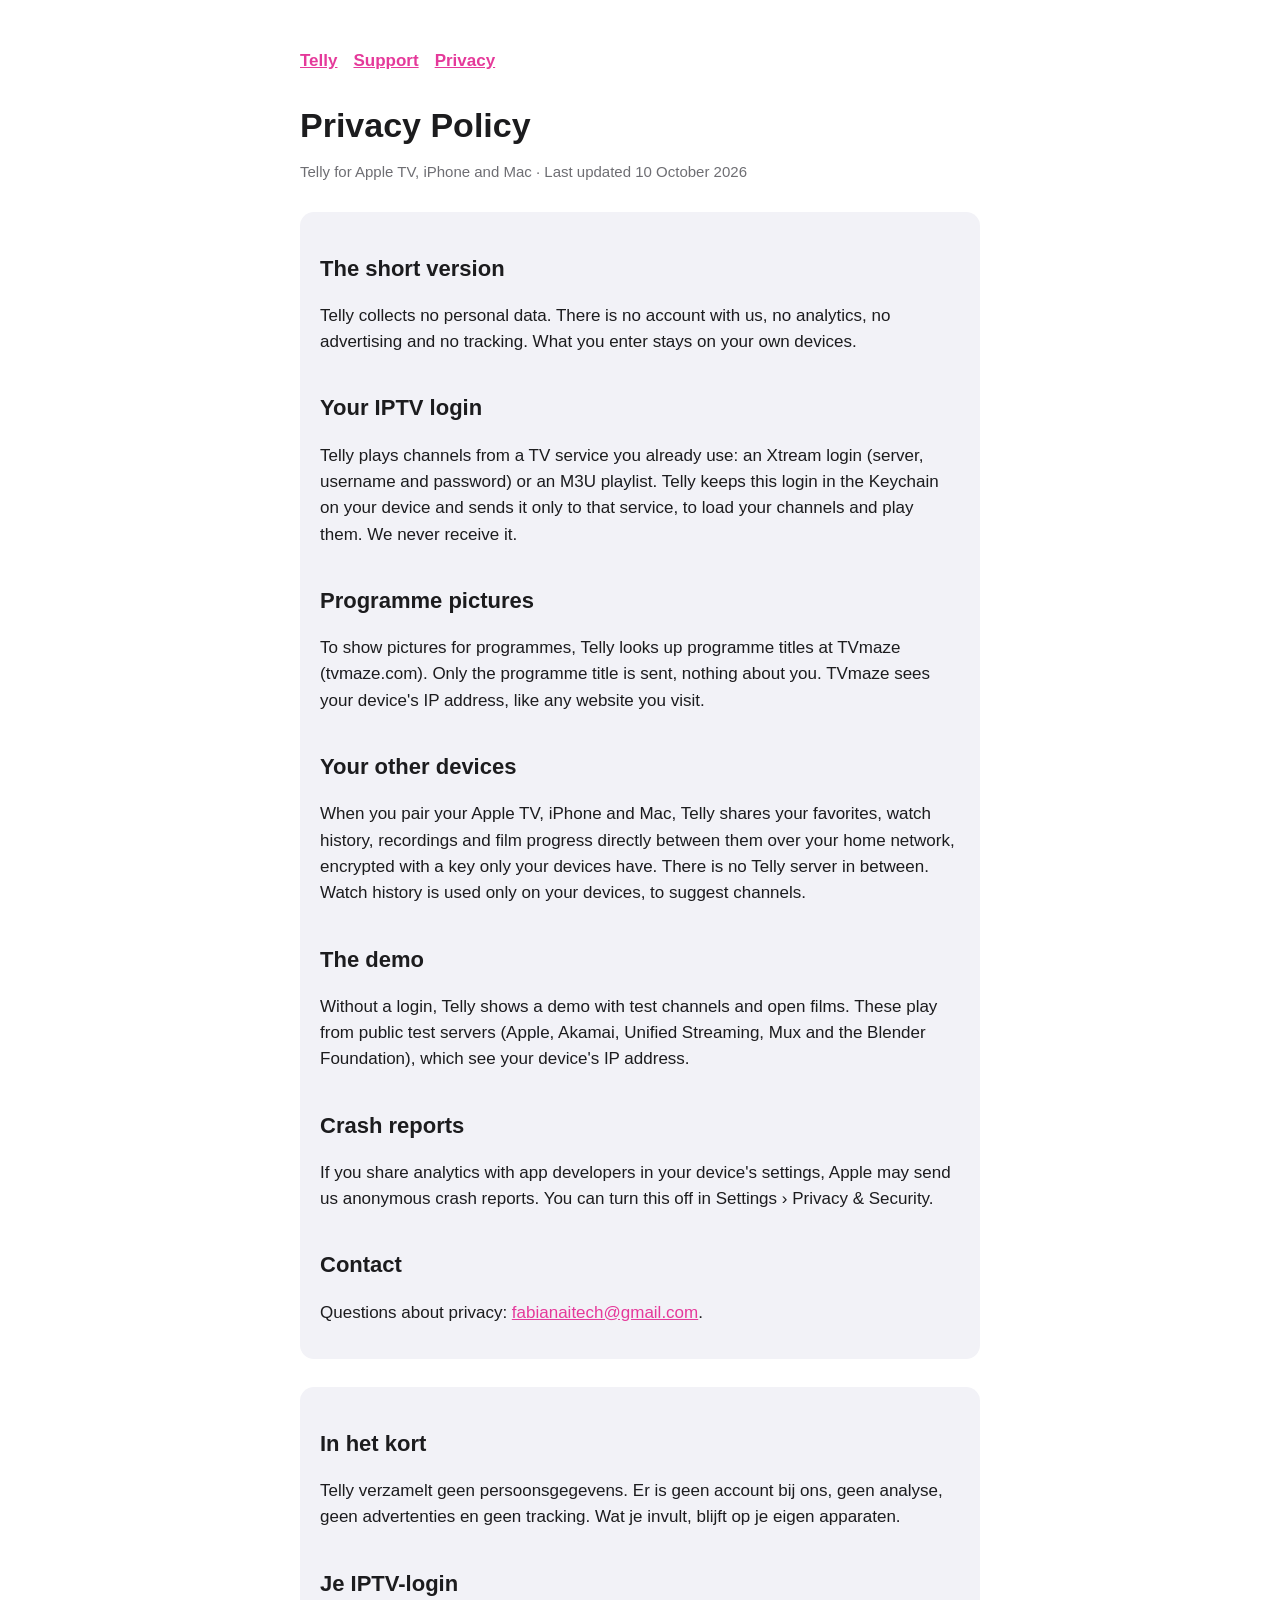
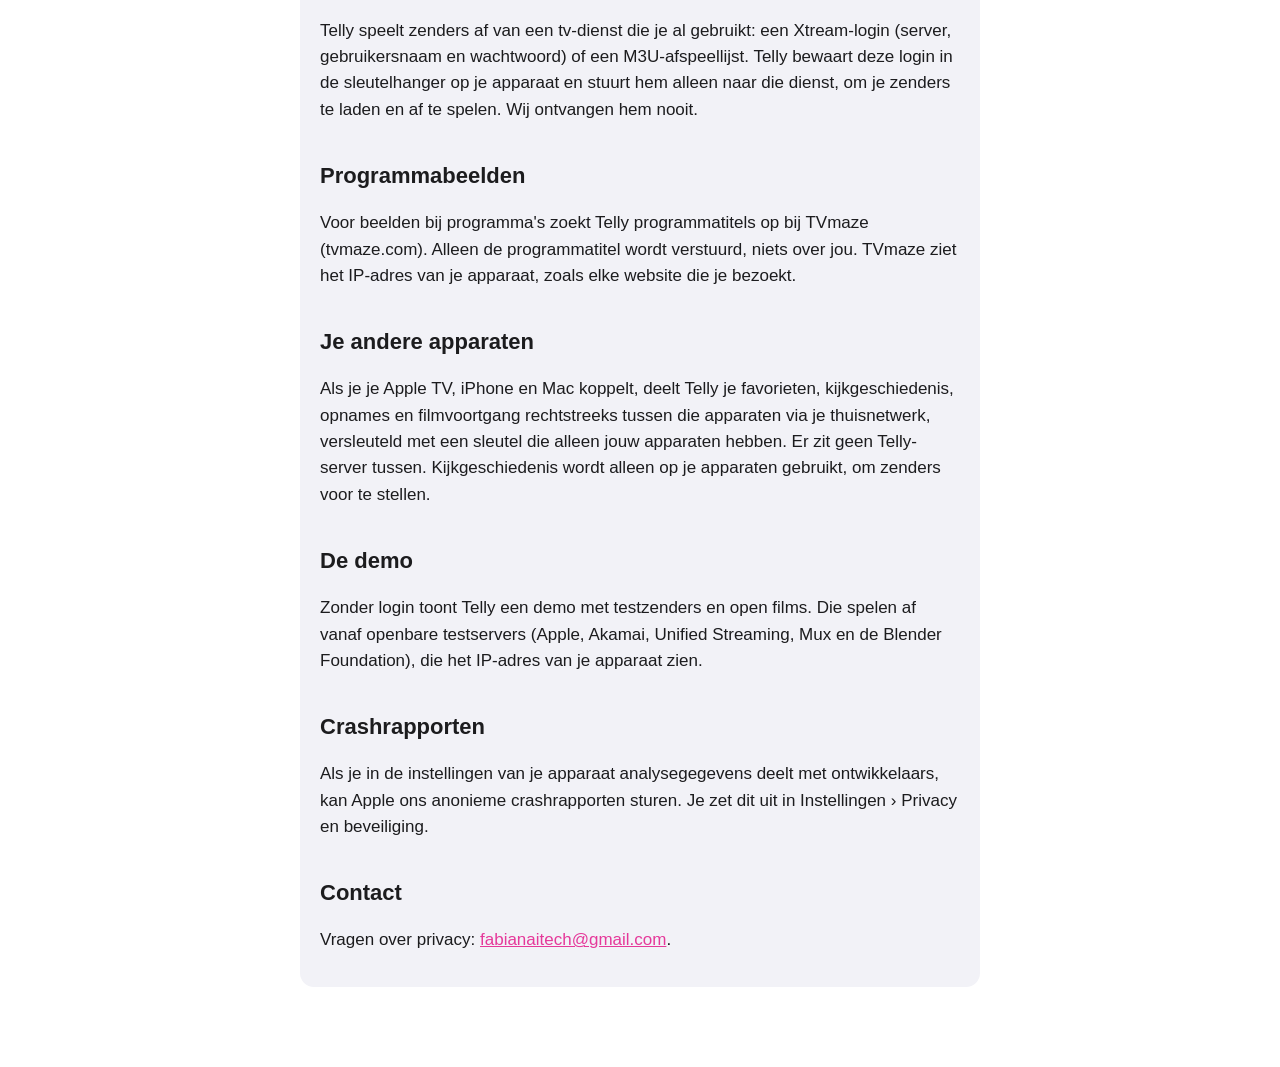
==== privacy.html @ 2771c8cf "Telly support and privacy pages Co-Authored-By: Claude Opus 5.5 <noreply@anthropic.com>" ====
<!doctype html>
<html lang="en">
<head>
<meta charset="utf-8">
<meta name="viewport" content="width=device-width, initial-scale=1">
<title>Telly – Privacy Policy</title>
<link rel="stylesheet" href="style.css">
</head>
<body>
<main>
<nav><a href="index.html">Telly</a><a href="support.html">Support</a><a href="privacy.html">Privacy</a></nav>
<h1>Privacy Policy</h1>
<p class="muted">Telly for Apple TV, iPhone and Mac · Last updated 10 October 2026</p>

<section class="lang" lang="en">
<h2>The short version</h2>
<p>Telly collects no personal data. There is no account with us, no analytics, no advertising and no tracking. What you enter stays on your own devices.</p>

<h2>Your IPTV login</h2>
<p>Telly plays channels from a TV service you already use: an Xtream login (server, username and password) or an M3U playlist. Telly keeps this login in the Keychain on your device and sends it only to that service, to load your channels and play them. We never receive it.</p>

<h2>Programme pictures</h2>
<p>To show pictures for programmes, Telly looks up programme titles at TVmaze (tvmaze.com). Only the programme title is sent, nothing about you. TVmaze sees your device's IP address, like any website you visit.</p>

<h2>Your other devices</h2>
<p>When you pair your Apple TV, iPhone and Mac, Telly shares your favorites, watch history, recordings and film progress directly between them over your home network, encrypted with a key only your devices have. There is no Telly server in between. Watch history is used only on your devices, to suggest channels.</p>

<h2>The demo</h2>
<p>Without a login, Telly shows a demo with test channels and open films. These play from public test servers (Apple, Akamai, Unified Streaming, Mux and the Blender Foundation), which see your device's IP address.</p>

<h2>Crash reports</h2>
<p>If you share analytics with app developers in your device's settings, Apple may send us anonymous crash reports. You can turn this off in Settings › Privacy &amp; Security.</p>

<h2>Contact</h2>
<p>Questions about privacy: <a href="mailto:fabianaitech@gmail.com">fabianaitech@gmail.com</a>.</p>
</section>

<section class="lang" lang="nl">
<h2>In het kort</h2>
<p>Telly verzamelt geen persoonsgegevens. Er is geen account bij ons, geen analyse, geen advertenties en geen tracking. Wat je invult, blijft op je eigen apparaten.</p>

<h2>Je IPTV-login</h2>
<p>Telly speelt zenders af van een tv-dienst die je al gebruikt: een Xtream-login (server, gebruikersnaam en wachtwoord) of een M3U-afspeellijst. Telly bewaart deze login in de sleutelhanger op je apparaat en stuurt hem alleen naar die dienst, om je zenders te laden en af te spelen. Wij ontvangen hem nooit.</p>

<h2>Programmabeelden</h2>
<p>Voor beelden bij programma's zoekt Telly programmatitels op bij TVmaze (tvmaze.com). Alleen de programmatitel wordt verstuurd, niets over jou. TVmaze ziet het IP-adres van je apparaat, zoals elke website die je bezoekt.</p>

<h2>Je andere apparaten</h2>
<p>Als je je Apple TV, iPhone en Mac koppelt, deelt Telly je favorieten, kijkgeschiedenis, opnames en filmvoortgang rechtstreeks tussen die apparaten via je thuisnetwerk, versleuteld met een sleutel die alleen jouw apparaten hebben. Er zit geen Telly-server tussen. Kijkgeschiedenis wordt alleen op je apparaten gebruikt, om zenders voor te stellen.</p>

<h2>De demo</h2>
<p>Zonder login toont Telly een demo met testzenders en open films. Die spelen af vanaf openbare testservers (Apple, Akamai, Unified Streaming, Mux en de Blender Foundation), die het IP-adres van je apparaat zien.</p>

<h2>Crashrapporten</h2>
<p>Als je in de instellingen van je apparaat analysegegevens deelt met ontwikkelaars, kan Apple ons anonieme crashrapporten sturen. Je zet dit uit in Instellingen › Privacy en beveiliging.</p>

<h2>Contact</h2>
<p>Vragen over privacy: <a href="mailto:fabianaitech@gmail.com">fabianaitech@gmail.com</a>.</p>
</section>
</main>
</body>
</html>
---- style.css ----
:root { --bg: #ffffff; --fg: #1c1c1e; --muted: #6e6e73; --accent: #e5399a; --card: #f2f2f7; }
@media (prefers-color-scheme: dark) { :root { --bg: #000000; --fg: #f5f5f7; --muted: #a1a1a6; --accent: #ff5cb8; --card: #1c1c1e; } }
* { box-sizing: border-box; }
body { margin: 0; background: var(--bg); color: var(--fg); font: 17px/1.55 -apple-system, BlinkMacSystemFont, "Helvetica Neue", Arial, sans-serif; }
main { max-width: 720px; margin: 0 auto; padding: 48px 20px 80px; }
h1 { font-size: 34px; line-height: 1.15; margin: 0 0 8px; }
h2 { font-size: 22px; margin: 36px 0 8px; }
p, li { color: var(--fg); }
.muted { color: var(--muted); font-size: 15px; }
a { color: var(--accent); }
nav { display: flex; gap: 16px; margin-bottom: 32px; font-weight: 600; }
.lang { background: var(--card); border-radius: 14px; padding: 4px 20px 16px; margin-top: 28px; }
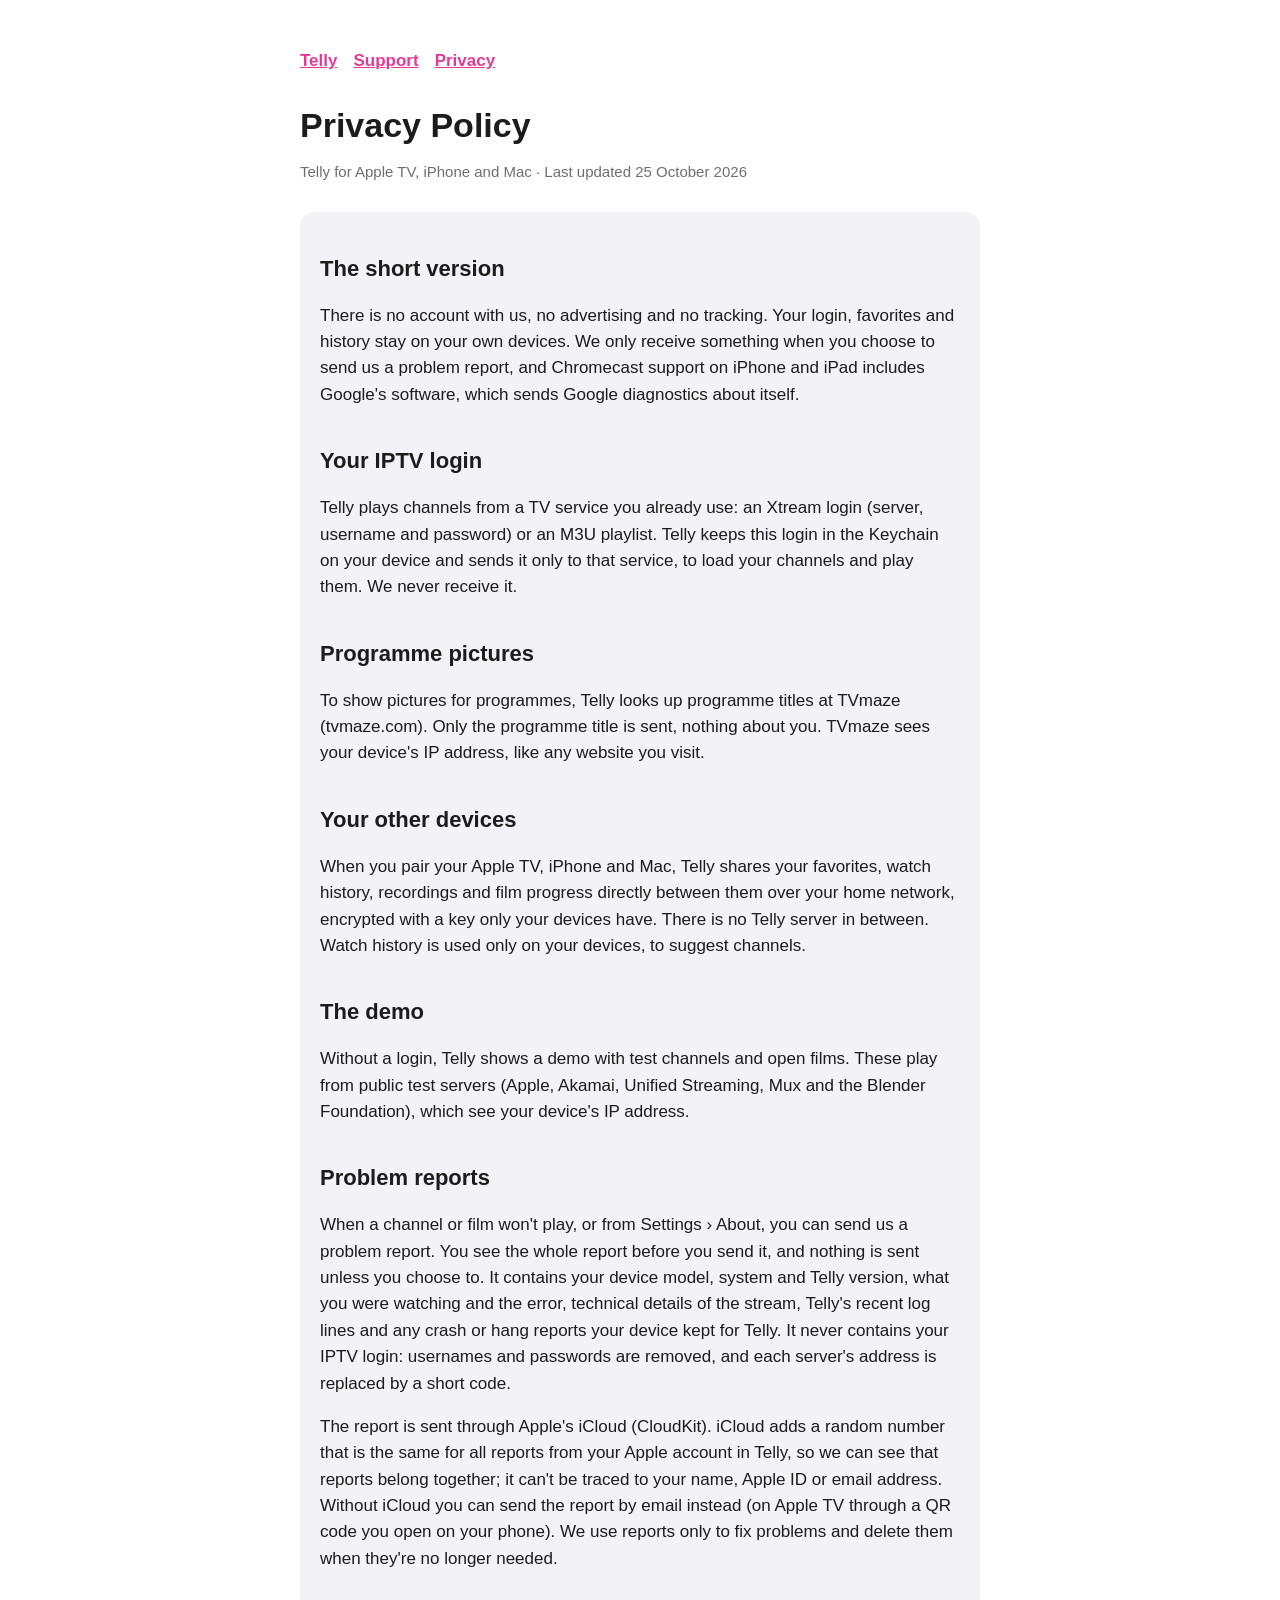
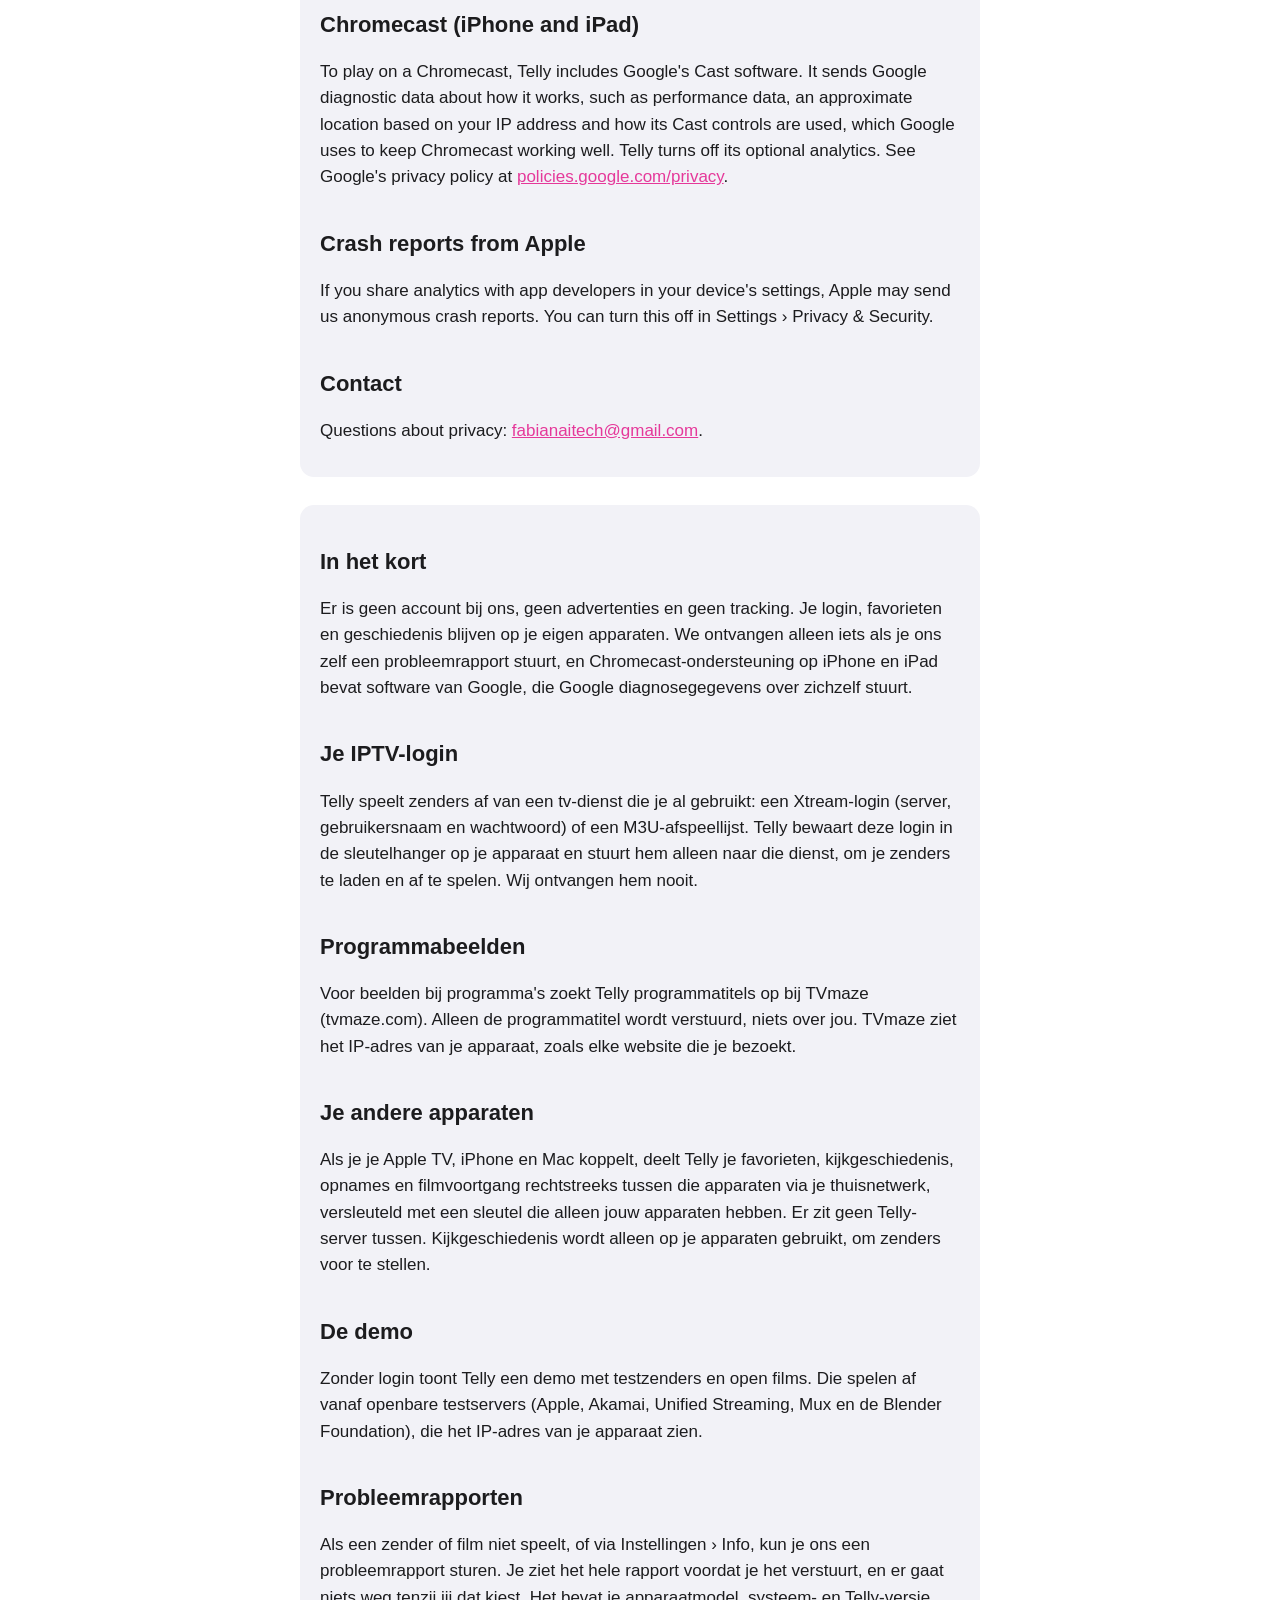
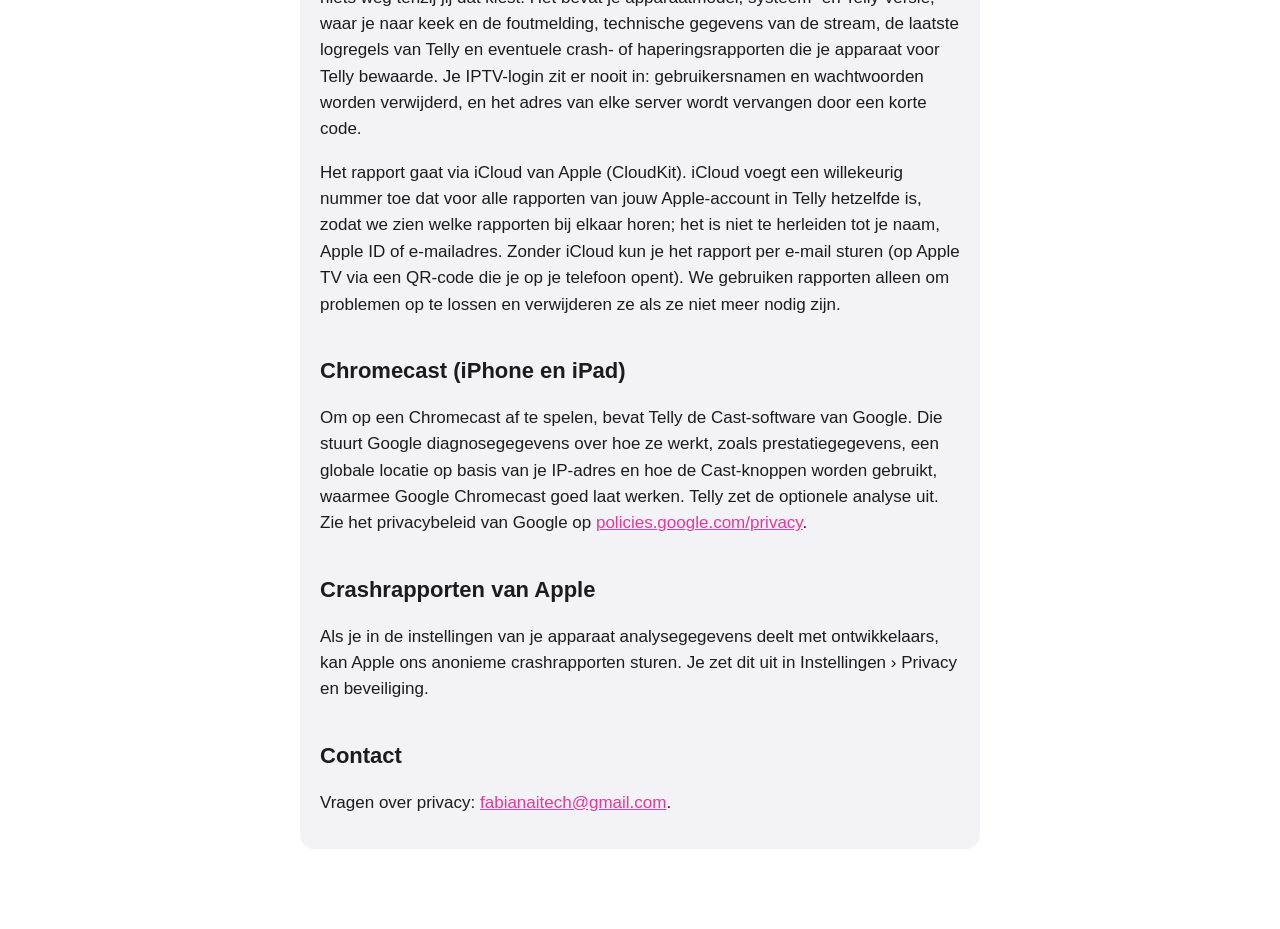
==== commit 984ffb25: "Privacy policy: problem reports through iCloud and Google's Cast diagnostics" ====
--- a/privacy.html
+++ b/privacy.html
@@ -10,11 +10,11 @@
 <main>
 <nav><a href="index.html">Telly</a><a href="support.html">Support</a><a href="privacy.html">Privacy</a></nav>
 <h1>Privacy Policy</h1>
-<p class="muted">Telly for Apple TV, iPhone and Mac · Last updated 10 October 2026</p>
+<p class="muted">Telly for Apple TV, iPhone and Mac · Last updated 25 October 2026</p>
 
 <section class="lang" lang="en">
 <h2>The short version</h2>
-<p>Telly collects no personal data. There is no account with us, no analytics, no advertising and no tracking. What you enter stays on your own devices.</p>
+<p>There is no account with us, no advertising and no tracking. Your login, favorites and history stay on your own devices. We only receive something when you choose to send us a problem report, and Chromecast support on iPhone and iPad includes Google's software, which sends Google diagnostics about itself.</p>
 
 <h2>Your IPTV login</h2>
 <p>Telly plays channels from a TV service you already use: an Xtream login (server, username and password) or an M3U playlist. Telly keeps this login in the Keychain on your device and sends it only to that service, to load your channels and play them. We never receive it.</p>
@@ -28,7 +28,14 @@
 <h2>The demo</h2>
 <p>Without a login, Telly shows a demo with test channels and open films. These play from public test servers (Apple, Akamai, Unified Streaming, Mux and the Blender Foundation), which see your device's IP address.</p>
 
-<h2>Crash reports</h2>
+<h2>Problem reports</h2>
+<p>When a channel or film won't play, or from Settings › About, you can send us a problem report. You see the whole report before you send it, and nothing is sent unless you choose to. It contains your device model, system and Telly version, what you were watching and the error, technical details of the stream, Telly's recent log lines and any crash or hang reports your device kept for Telly. It never contains your IPTV login: usernames and passwords are removed, and each server's address is replaced by a short code.</p>
+<p>The report is sent through Apple's iCloud (CloudKit). iCloud adds a random number that is the same for all reports from your Apple account in Telly, so we can see that reports belong together; it can't be traced to your name, Apple ID or email address. Without iCloud you can send the report by email instead (on Apple TV through a QR code you open on your phone). We use reports only to fix problems and delete them when they're no longer needed.</p>
+
+<h2>Chromecast (iPhone and iPad)</h2>
+<p>To play on a Chromecast, Telly includes Google's Cast software. It sends Google diagnostic data about how it works, such as performance data, an approximate location based on your IP address and how its Cast controls are used, which Google uses to keep Chromecast working well. Telly turns off its optional analytics. See Google's privacy policy at <a href="https://policies.google.com/privacy">policies.google.com/privacy</a>.</p>
+
+<h2>Crash reports from Apple</h2>
 <p>If you share analytics with app developers in your device's settings, Apple may send us anonymous crash reports. You can turn this off in Settings › Privacy &amp; Security.</p>
 
 <h2>Contact</h2>
@@ -37,7 +44,7 @@
 
 <section class="lang" lang="nl">
 <h2>In het kort</h2>
-<p>Telly verzamelt geen persoonsgegevens. Er is geen account bij ons, geen analyse, geen advertenties en geen tracking. Wat je invult, blijft op je eigen apparaten.</p>
+<p>Er is geen account bij ons, geen advertenties en geen tracking. Je login, favorieten en geschiedenis blijven op je eigen apparaten. We ontvangen alleen iets als je ons zelf een probleemrapport stuurt, en Chromecast-ondersteuning op iPhone en iPad bevat software van Google, die Google diagnosegegevens over zichzelf stuurt.</p>
 
 <h2>Je IPTV-login</h2>
 <p>Telly speelt zenders af van een tv-dienst die je al gebruikt: een Xtream-login (server, gebruikersnaam en wachtwoord) of een M3U-afspeellijst. Telly bewaart deze login in de sleutelhanger op je apparaat en stuurt hem alleen naar die dienst, om je zenders te laden en af te spelen. Wij ontvangen hem nooit.</p>
@@ -51,7 +58,14 @@
 <h2>De demo</h2>
 <p>Zonder login toont Telly een demo met testzenders en open films. Die spelen af vanaf openbare testservers (Apple, Akamai, Unified Streaming, Mux en de Blender Foundation), die het IP-adres van je apparaat zien.</p>
 
-<h2>Crashrapporten</h2>
+<h2>Probleemrapporten</h2>
+<p>Als een zender of film niet speelt, of via Instellingen › Info, kun je ons een probleemrapport sturen. Je ziet het hele rapport voordat je het verstuurt, en er gaat niets weg tenzij jij dat kiest. Het bevat je apparaatmodel, systeem- en Telly-versie, waar je naar keek en de foutmelding, technische gegevens van de stream, de laatste logregels van Telly en eventuele crash- of haperingsrapporten die je apparaat voor Telly bewaarde. Je IPTV-login zit er nooit in: gebruikersnamen en wachtwoorden worden verwijderd, en het adres van elke server wordt vervangen door een korte code.</p>
+<p>Het rapport gaat via iCloud van Apple (CloudKit). iCloud voegt een willekeurig nummer toe dat voor alle rapporten van jouw Apple-account in Telly hetzelfde is, zodat we zien welke rapporten bij elkaar horen; het is niet te herleiden tot je naam, Apple ID of e-mailadres. Zonder iCloud kun je het rapport per e-mail sturen (op Apple TV via een QR-code die je op je telefoon opent). We gebruiken rapporten alleen om problemen op te lossen en verwijderen ze als ze niet meer nodig zijn.</p>
+
+<h2>Chromecast (iPhone en iPad)</h2>
+<p>Om op een Chromecast af te spelen, bevat Telly de Cast-software van Google. Die stuurt Google diagnosegegevens over hoe ze werkt, zoals prestatiegegevens, een globale locatie op basis van je IP-adres en hoe de Cast-knoppen worden gebruikt, waarmee Google Chromecast goed laat werken. Telly zet de optionele analyse uit. Zie het privacybeleid van Google op <a href="https://policies.google.com/privacy">policies.google.com/privacy</a>.</p>
+
+<h2>Crashrapporten van Apple</h2>
 <p>Als je in de instellingen van je apparaat analysegegevens deelt met ontwikkelaars, kan Apple ons anonieme crashrapporten sturen. Je zet dit uit in Instellingen › Privacy en beveiliging.</p>
 
 <h2>Contact</h2>
